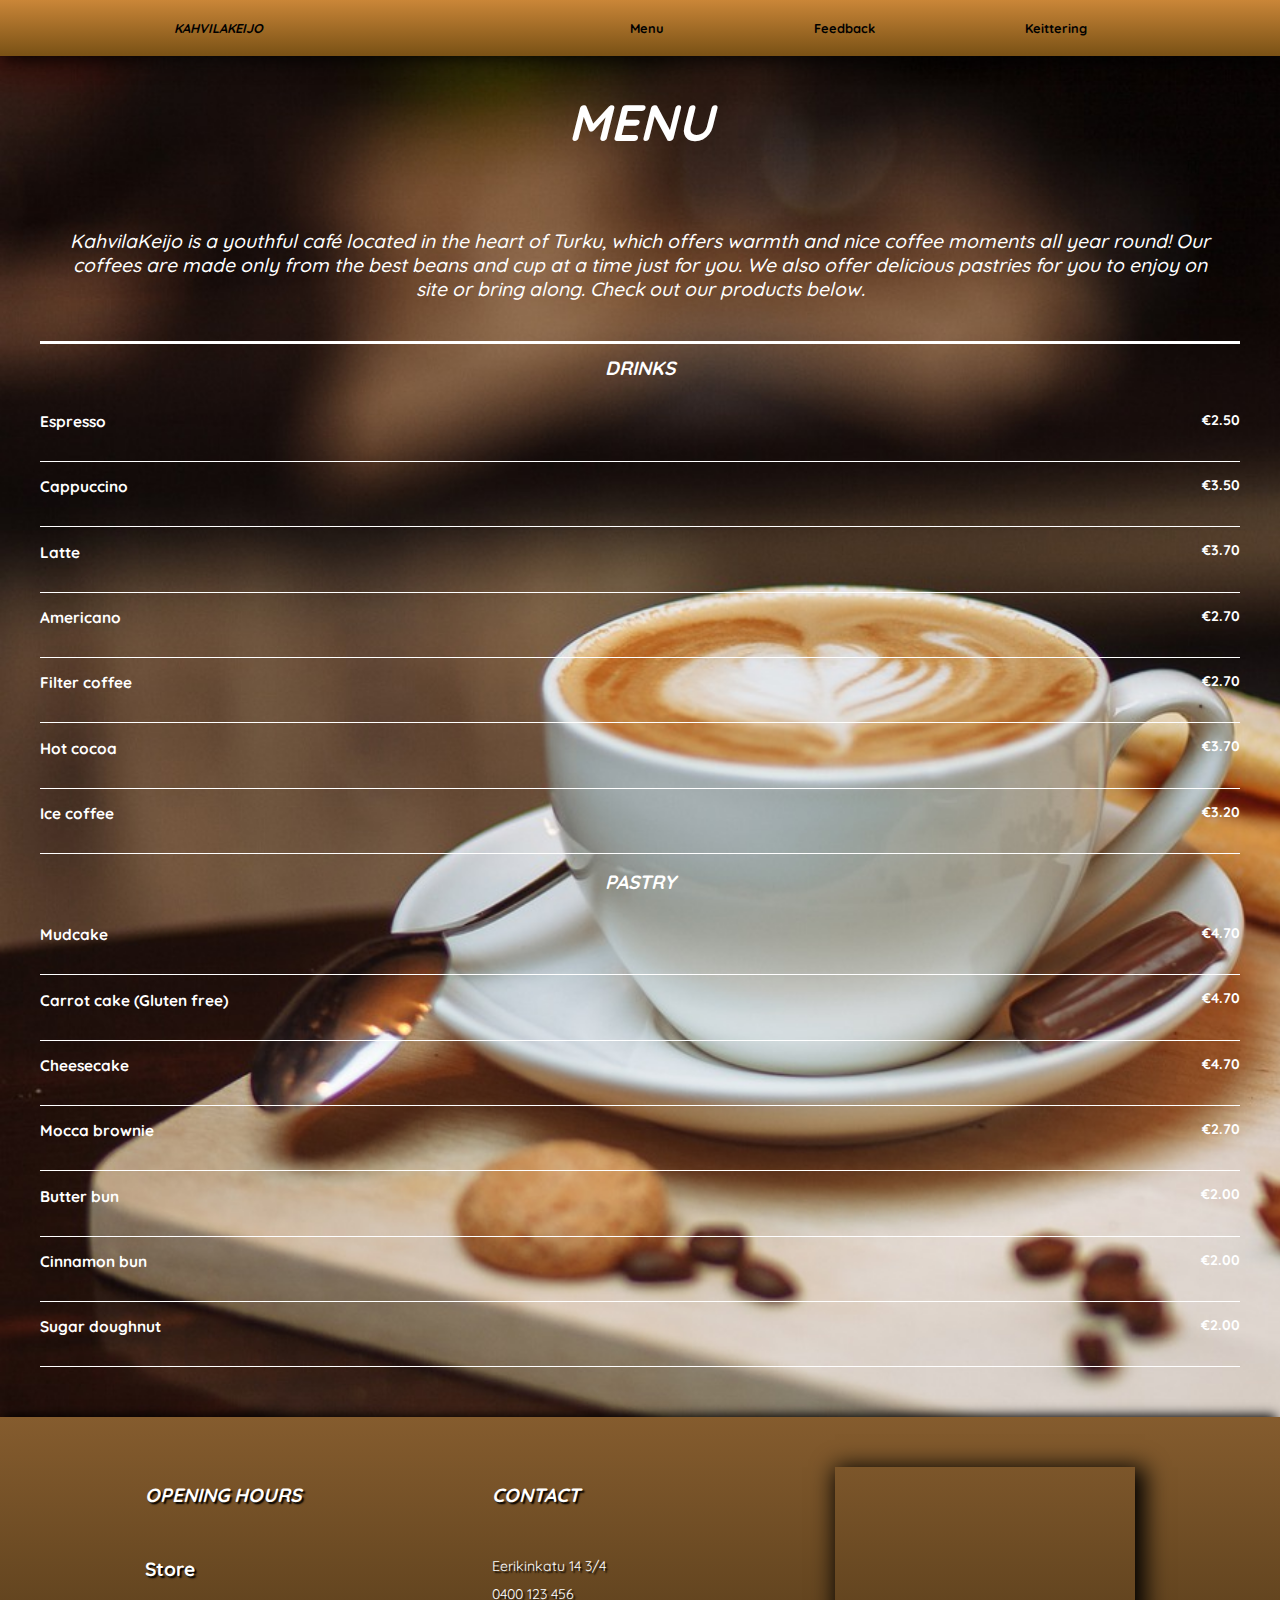
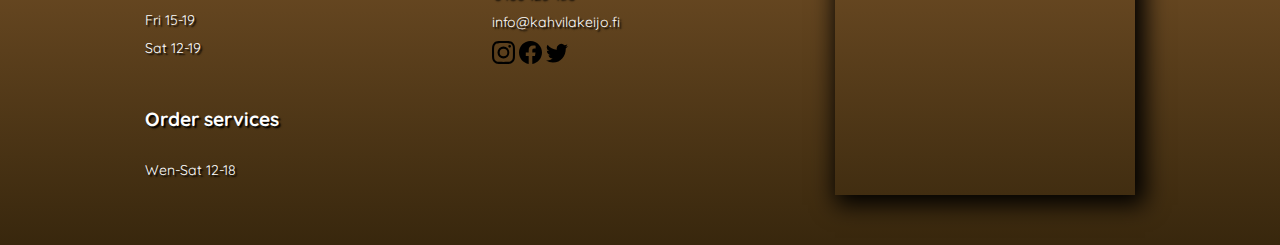
==== en-menu.html @ ef7afd26 "Update en-menu.html" ====
<!DOCTYPE html>
<html lang="en">
  <html class="menu">
    <head>
      <meta charset="UTF-8" />
      <meta name="viewport" content="width=device-width, initial-scale=1.0">
      <meta http-equiv="X-UA-Compatible" content="IE=edge" />
      <link rel="stylesheet" href="./css/style-1.css" />
      <link rel="preconnect" href="https://fonts.googleapis.com" />
      <link rel="preconnect" href="https://fonts.gstatic.com" crossorigin />
      <link href="https://fonts.googleapis.com/css2?family=Quicksand:wght@300&display=swap" rel="stylesheet"/>
      <title>
        KahvilaKeijo | Our selection includes a large number of advanced
        developed flavors from the world of coffee!
      </title>

    <style>
      * {
        box-sizing: border-box;
        }
        .left{
          padding: 20px;
          float: left;
          width: 10%;
        }

        .main {
          padding: 20px;
          float: left;
          width: 100%;
        }

        .right {
          padding: 20px;
          float: left;
          width: 20%;
        }

        @media screen and (max-width: 800px) {
          .left, .main, .right {
            width: 100%;
          }
        }
    </style>
  </head>

  <body>
      <nav>
        <div class="nav_left">
          <h1 style="font-size:1vw;"><a href="etusivu.html">KahvilaKeijo</a></h1>
        </div>
        <div class="nav_right">
          <h3 style="font-size:1vw;"><a href="menu.html">Menu</a></h3>
          <h3 style="font-size:1vw;"><a href="palaute.html">Feedback</a></h3>
          <h3 style="font-size:1vw;"><a href="Keittering.html">Keittering</a></h3>
        </div>
      </nav>
      <div class="container">
        <h1 style="font-size:4vw;" class="pää_otsikko">Menu</h1>
        <div class="selostus">
          <p style="font-size:1.5vw;">
            KahvilaKeijo is a youthful café located in the heart of Turku, which
            offers warmth and nice coffee moments all year round! Our coffees
            are made only from the best beans and cup at a time just
            for you. We also offer delicious pastries for you to enjoy
            on site or bring along. Check out our products below.
          </p>
        </div>
        <h1 class="tuote_otsikko" style="font-size:1.5vw;">Drinks</h1>
        <ul class="juomat">
          <li class="tuote">
            <h3 style="font-size:1.2vw;">Espresso</h3>
            <h3 style="font-size:1.1vw;">€2.50</h3>
          </li>
          <li class="tuote">
            <h3 style="font-size:1.2vw;">Cappuccino</h3>
            <h3 style="font-size:1.1vw;">€3.50</h3>
          </li>
          <li class="tuote">
            <h3 style="font-size:1.2vw;">Latte</h3>
            <h3 style="font-size:1.1vw;">€3.70</h3>
          </li>
          <li class="tuote">
            <h3 style="font-size:1.2vw;">Americano</h3>
            <h3 style="font-size:1.1vw;">€2.70</h3>
          </li>
          <li class="tuote">
            <h3 style="font-size:1.2vw;">Filter coffee</h3>
            <h3 style="font-size:1.1vw;">€2.70</h3>
          </li>
          <li class="tuote">
            <h3 style="font-size:1.2vw;">Hot cocoa</h3>
            <h3 style="font-size:1.1vw;">€3.70</h3>
          </li>
          <li class="tuote">
            <h3 style="font-size:1.2vw;">Ice coffee</h3>
            <h3 style="font-size:1.1vw;">€3.20</h3>
          </li>
        </ul>
        <h1 class="tuote_otsikko" style="font-size:1.5vw;">Pastry</h1>
        <ul class="leivonnaiset">
          <li class="tuote">
            <h3 style="font-size:1.2vw;">Mudcake</h3>
            <h3 style="font-size:1.1vw;">€4.70</h3>
          </li>
          <li class="tuote">
            <h3 style="font-size:1.2vw;">Carrot cake (Gluten free)</h3>
            <h3 style="font-size:1.1vw;">€4.70</h3>
          </li>
          <li class="tuote">
            <h3 style="font-size:1.2vw;">Cheesecake</h3>
            <h3 style="font-size:1.1vw;">€4.70</h3>
          </li>
          <li class="tuote">
            <h3 style="font-size:1.2vw;">Mocca brownie</h3>
            <h3 style="font-size:1.1vw;">€2.70</h3>
          </li>
          <li class="tuote">
            <h3 style="font-size:1.2vw;">Butter bun</h3>
            <h3 style="font-size:1.1vw;">€2.00</h3>
          </li>
          <li class="tuote">
            <h3 style="font-size:1.2vw;">Cinnamon bun</h3>
            <h3 style="font-size:1.1vw;">€2.00</h3>
          </li>
          <li class="tuote">
            <h3 style="font-size:1.2vw;">Sugar doughnut</h3>
            <h3 style="font-size:1.1vw;">€2.00</h3>
          </li>
        </ul>
      </div>

      <footer>
 		   <div class="footer_tiedot">
 			 <h2 style="font-size:1.5vw;">Opening hours</h2>
 			 <ul>
 			   <h3 style="font-size:1.5vw;">Store</h3>
 			   <li style="font-size:1.1vw;">Fri 15-19</li>
 			   <li style="font-size:1.1vw;">Sat 12-19</li>
 			 </ul>
        <ul>
          <h3  style="font-size:1.5vw;">Order services</h3>
          <li  style="font-size:1.1vw;">Wen-Sat 12-18</li>
        </ul>
 		   </div>
 		   <div class="footer_tiedot">
 			 <h2 style="font-size:1.5vw;">Contact</h2>
 			 <ul>
 			   <li style="font-size:1.1vw;">Eerikinkatu 14 3/4</li>
 			   <li style="font-size:1.1vw;">0400 123 456</li>
 			   <li style="font-size:1.1vw;">info@kahvilakeijo.fi</li>
 			   <li style="font-size:1.1vw;">
 				 <a href="#">
 				   <img src="images/instagram.svg" alt="Instagram" style="width:15%"/>
 				 </a>
 				 <a href="#">
 				   <img src="images/facebook.svg" alt="Facebook" style="width:15%"/>
 				 </a>
 				 <a href="#">
 				   <img src="images/twitter.svg" alt="Twitter" style="width:15%"/>
 				 </a>
 			   </li>
 			 </ul>
 		   </div>

        <div class="kartta">
          <iframe
            src="https://www.google.com/maps/embed?pb=!1m18!1m12!1m3!1d1967.6790173694772!2d22.26398201617743!3d60.45051432766401!2m3!1f0!2f0!3f0!3m2!1i1024!2i768!4f13.1!3m3!1m2!1s0x468c76fbe1a1f0ff%3A0x5d44f2a9a297094e!2sEerikinkatu%2014%2C%2020100%20Turku!5e0!3m2!1sen!2sfi!4v1642587451963!5m2!1sen!2sfi"
            width="300"
            height="250"
            style="border: 0"
            allowfullscreen=""
            loading="lazy"
          ></iframe>
        </div>
      </footer>
    </body>
  </html>
</html>
---- css/style-1.css ----
html {
	margin: 0;
	padding: 0;
	}
body {
	font-family: "Quicksand", sans-serif;
  text-align: center;
  color: white;
	margin: 0;
}


a {
  color: rgb(214, 214, 214);
}
	a:hover {
  color: red;
}
a:hover {
  color: red;
}
nav {
	display: flex;
  justify-content: space-around;
  background: rgb(134, 90, 48);
  background: linear-gradient(
    180deg,
    rgb(202, 134, 56) 0%,
    rgb(121, 81, 21) 100%
  );
  -webkit-box-shadow: 0px 6px 22px -4px #000000;
  box-shadow: 0px 6px 22px -4px #000000;
}

	nav h3 {
   margin: auto 0;
	}
nav a {
  text-decoration: none;
  color: #000000;
}
nav a:hover {
  text-decoration: none;
  /* Väri pitää muuttaa sopivammaksi */
  color: red;
}
	.nav_left {
  	margin: auto 0;
	}
	.nav_right {
  	display: flex;
  	justify-content: space-between;
  	padding: 25px;
  	gap: 150px;
	}

	h1 {
	  text-transform: uppercase;
	  text-shadow: 0, 5px;
	  color: rgb(61, 53, 39);
	  font-style: italic;
	  font-size: 2em;
		color: white
	}
	h2 {
	  text-transform: uppercase;
	  text-shadow: 0, 5px;
	  color: rgb(61, 53, 39);
	  font-style: italic;
	  font-size: 1, 5em;
		margin-bottom: 30px;
		color: white
	}
	h3 {
		margin-bottom: 30px;
		color: white
	}
	h6 {
	  line-height: 1px;
	  /* color: #2300bf; */
	}
	p {
	  text-align: center;
	  color: rgb(61, 53, 39);
	  font-style: oblique;
	  font-size: 24px;
	  padding: 20px;
	}



.etusivu {
		background: url("../images/cup1.jpg");
		background-size: cover;
		text-align: center;
		background-size: cover;
		color: white;
}
	.custom_h1 {
	  text-transform: uppercase;
	  border-bottom: 4px solid black;
	  padding-bottom: 20px;
	  margin-bottom: 30px;
	  text-shadow: 0.05em 0.05em 0.1em black;
		text-color: #000000;
	}
 /*
 	.custom_h2 {
	}
	.custom_h3 {
	}
	*/
	.custom_h4 {
	  color: white;
	  text-align: center;
	  font-size: 1em;
	  font-style: italic;
	}

	.otsikko {
	  /*font-family: "The Nautigal", cursive; Luettavampi ilman tätä?*/
	  font-size: 6em;
	  color: white;
	  text-shadow: 0.05em 0.05em 0.1em black;
	  margin: 50px;
	}

	.section {
	  font-size: 1.5em;
	  display: flex;
	  align-items: center;
	  flex-direction: column;
	}

	#layout {
	  display: grid;
	  gap: 30px;
	  /* grid-template-columns: repeat(3, 33.3%); */
	  grid-template-columns: 1fr 1fr 1fr;
	  text-shadow: 0.05em 0.05em 0.1em black;
	  margin-bottom: 100px;
	}
	#lokaatio {
	  font-size: 1.5em;
	  margin-bottom: 100px;
	}
	@media screen and (max-width: 1024px) {
		#layout {
			grid-template-columns: repeat(3, 200px);
			padding-left: 100px;
			padding-right: 200px;
		}
	}

.menu{
	 background: url("../images/coffeemenu.jpg");
	 background-size: cover;
	 box-sizing: border-box;
	 margin: 0;
	 color: white;
} 

 .pää_otsikko {
   /* color: #ff5c03; */
   text-align: center;
   font-size: 3em;
	}
 .tuote_otsikko {
	 text-align: center;
	}
 .selostus {
   border-bottom: 3px solid white;
   padding: 20px 0;
   text-align: center;
	}
 .tuote {
   display: flex;
   justify-content: space-between;
   border-bottom: 1px solid;
	}
 p {
	  font-weight: 500;
	  margin: 0;
		color: white;
	}
 /* @media screen and (min-width: 6px) (Henri/Jimi/Joel. Mihin tämä on tarkoitettu?) {
	  #layout {
	    grid-template-rows: repeat(6, 10px);
	    grid-template-columns: 40px;
	    padding-left: 260px;
	    padding-right: 300px;
	  }
	}
	@media screen and (min-width: 663px) {
	  #layout {
	    grid-template-rows: repeat(6, 190px);
	    grid-template-columns: 400px;
	    padding-left: 260px;
	    padding-right: 300px;
	  }
	}
	@media screen and (min-width: 1024px) {
	  #layout {
	    display: grid;
	    grid-row: inherit;
	    grid-template-columns: repeat(2, 600px);
	    grid-template-rows: repeat(3, 200px);
	    padding-right: 600px;
	    padding-left: 340px;
	  }
	} */
 ul {
  padding: 0;
 }
 .container {
	  margin: 0 40px 0px 40px;
 }


.keittering {
	background-color: rgb(255, 233, 215);
	margin: 0 10%;
	text-align: center;
	background-size: contain;
}


.nav_right {
	 display: flex;
	 justify-content: space-between;
	 padding: 20px;
	 gap: 150px;
}
textarea {
	resize: none;
	height: 150px;
	width: 350px;
}
.palaute {
	background: url("../images/kahavi2.jpg");
	box-sizing: border-box;
	color: white;
	text-shadow: 0.05em 0.05em 0.1em black;
	padding: 25px;
	background-size: cover;
	text-align: center;
	color: white;
}
#wrapper form input[type="submit"] {
	border: 1px solid #d9d9d9;
	background-color: #efefef;
  }

input[type="radio"] {
  display: none;
}

.tahti {
  direction: rtl;
  unicode-bidi: bidi-override;
}

label:hover,
label:hover ~ label {
  color: orange;
}

input[type="radio"]:checked ~ label {
  color: orange;
}

#arvio {
	display: grid;
	grid-row: inherit;
	grid-template-columns: repeat(2, 50%);
	margin-bottom: 1em;
	row-gap: 4em;
	margin-left: 25%;
	margin-right: 25%;
}
#linkit_palaute {
	display: grid;
	grid-row: inherit;
	grid-template-rows: 100px;
	grid-template-columns: repeat 100px;
	margin-left: 25%;
	margin-right: 25%;
	margin-bottom: 10%;
	font-size: 1.5em;
}

footer {
  display: flex;
  justify-content: space-around;
  background: rgb(134, 90, 48);
  background: linear-gradient(
    180deg,
    rgb(133, 92, 46) 0%,
    rgb(56, 39, 13) 100%
  );
  padding: 50px;
  -webkit-box-shadow: 0px -6px 11px -4px #000000;
  box-shadow: 0px -6px 11px -4px #000000;
  margin-top: 50px;
  text-align: center;
  text-shadow: 0.1em 0.1em 0.1em black;
  text-align: left;
}
	.kartta {
  	-webkit-box-shadow: 5px 5px 22px 5px #000000;
  	box-shadow: 5px 5px 22px 5px #000000;
	}
	iframe {
  	width: 100%;
  	height: 100%;
	}
	.footer_tiedot ul {
  	margin-top: 50px;
  	padding: 0px;
	}
	.footer_tiedot li {
  	list-style: none;
  	margin: 10px 0;
	}
	.footer_tiedot a {
  	text-decoration: none;
	}
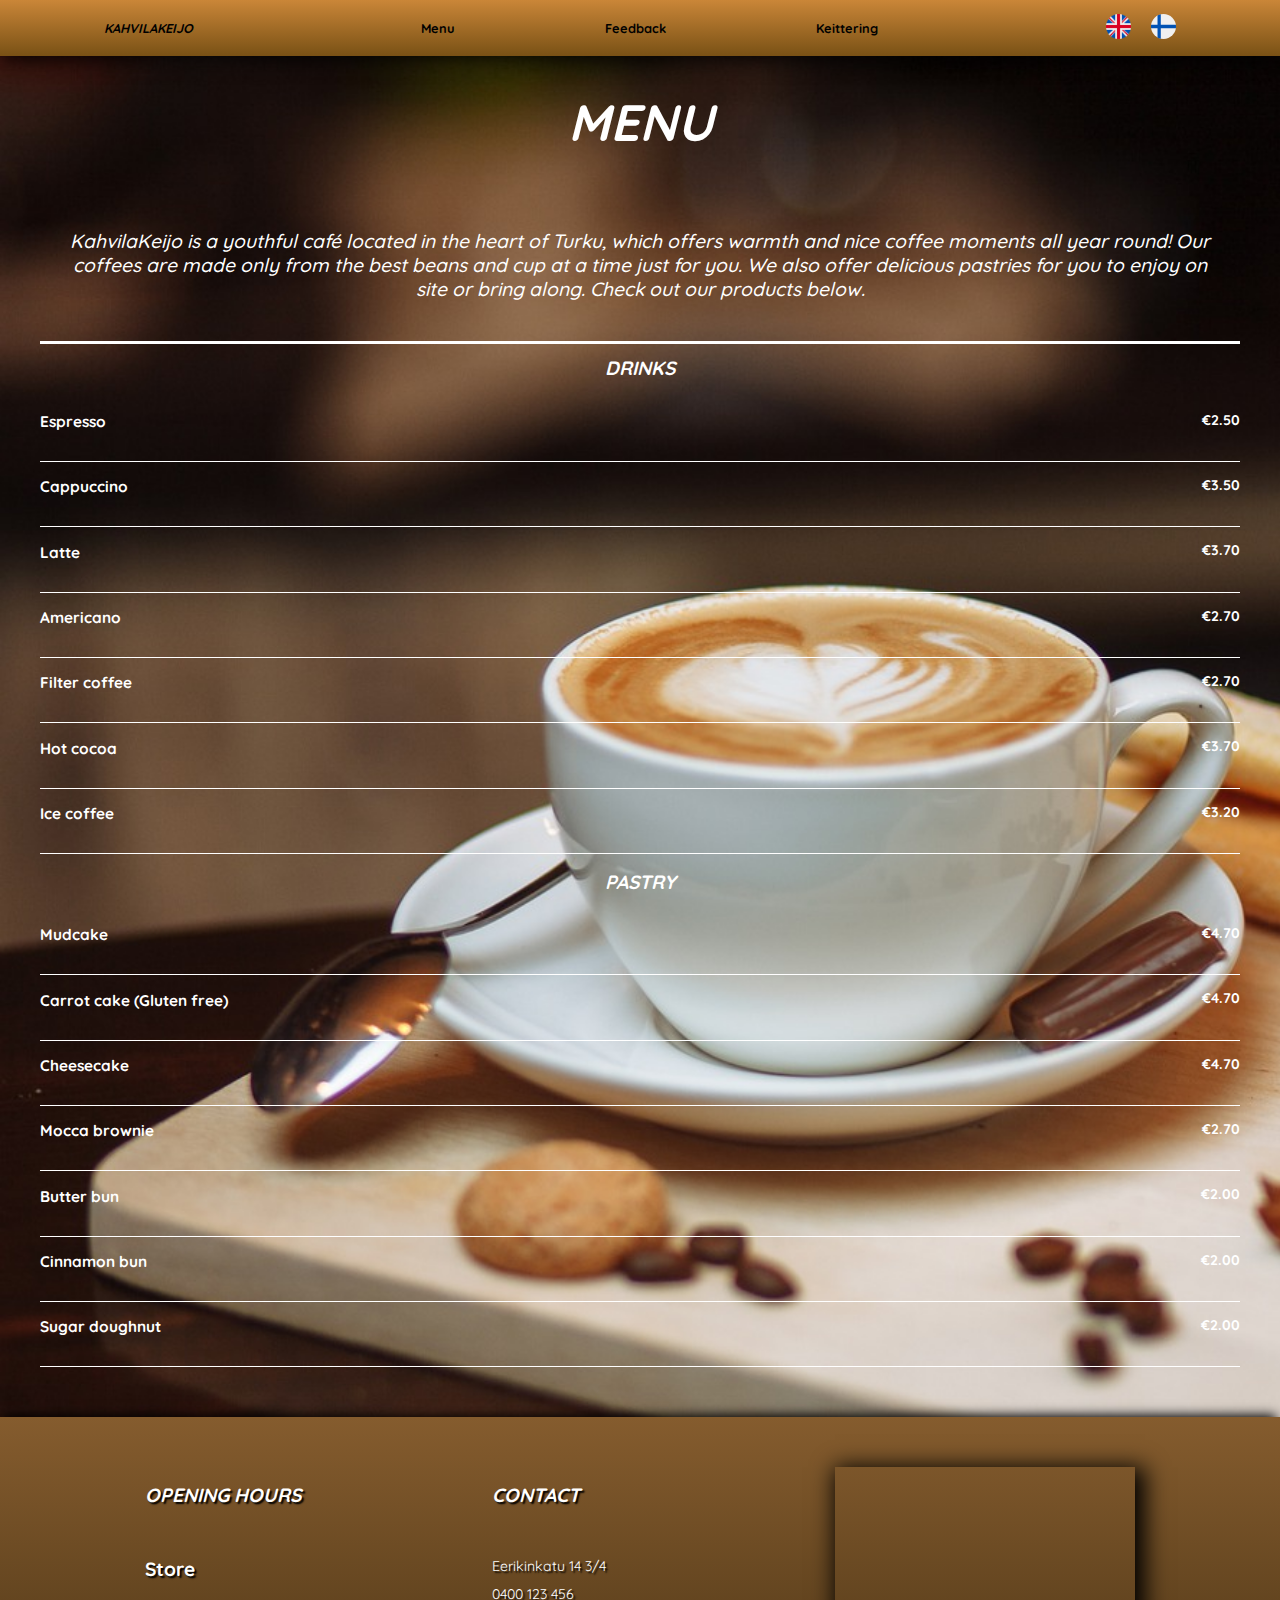
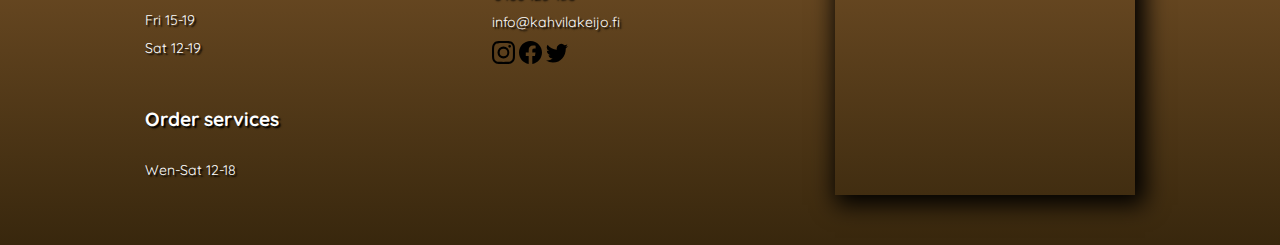
==== commit 2196271e: "Merge branch 'main' of https://github.com/PikuMati/Projekti2" ====
--- a/en-menu.html
+++ b/en-menu.html
@@ -13,35 +13,6 @@
         KahvilaKeijo | Our selection includes a large number of advanced
         developed flavors from the world of coffee!
       </title>
-
-    <style>
-      * {
-        box-sizing: border-box;
-        }
-        .left{
-          padding: 20px;
-          float: left;
-          width: 10%;
-        }
-
-        .main {
-          padding: 20px;
-          float: left;
-          width: 100%;
-        }
-
-        .right {
-          padding: 20px;
-          float: left;
-          width: 20%;
-        }
-
-        @media screen and (max-width: 800px) {
-          .left, .main, .right {
-            width: 100%;
-          }
-        }
-    </style>
   </head>
 
   <body>
@@ -53,6 +24,22 @@
           <h3 style="font-size:1vw;"><a href="menu.html">Menu</a></h3>
           <h3 style="font-size:1vw;"><a href="palaute.html">Feedback</a></h3>
           <h3 style="font-size:1vw;"><a href="Keittering.html">Keittering</a></h3>
+        </div>
+        <div class="lang">
+          <a href="en-menu.html" class="lang_icon_container"
+            ><img
+              class="lang_icon"
+              src="images/240px-United-kingdom_flag_icon_round.svg.png"
+              alt=""
+          /></a>
+
+          <a href="menu.html" class="lang_icon_container">
+            <img
+              class="lang_icon"
+              src="images/finland-svgrepo-com.svg"
+              alt=""
+            />
+          </a>
         </div>
       </nav>
       <div class="container">
--- a/css/style-1.css
+++ b/css/style-1.css
@@ -1,26 +1,24 @@
 html {
-	margin: 0;
-	padding: 0;
-	}
+  margin: 0;
+  padding: 0;
+}
 body {
-	font-family: "Quicksand", sans-serif;
-  text-align: center;
-  color: white;
-	margin: 0;
-}
-
+  font-family: "Quicksand", sans-serif;
+  text-align: center;
+  color: white;
+  margin: 0;
+}
 
 a {
   color: rgb(214, 214, 214);
 }
-	a:hover {
-  color: red;
-}
+
 a:hover {
   color: red;
 }
+
 nav {
-	display: flex;
+  display: flex;
   justify-content: space-around;
   background: rgb(134, 90, 48);
   background: linear-gradient(
@@ -30,226 +28,264 @@
   );
   -webkit-box-shadow: 0px 6px 22px -4px #000000;
   box-shadow: 0px 6px 22px -4px #000000;
-}
-
-	nav h3 {
-   margin: auto 0;
-	}
+  text-shadow: none;
+}
+.lang {
+  display: flex;
+  justify-content: flex-end;
+  gap: 20px;
+  /* margin: auto 0; */
+  /* padding: auto 0; */
+}
+
+.lang_icon_container {
+  margin: auto;
+}
+
+.lang_icon {
+  width: 25px;
+  height: 25px;
+  margin: auto;
+}
+
+nav h3 {
+  margin: auto 0;
+}
+
 nav a {
   text-decoration: none;
   color: #000000;
 }
+
 nav a:hover {
   text-decoration: none;
   /* Väri pitää muuttaa sopivammaksi */
   color: red;
 }
-	.nav_left {
-  	margin: auto 0;
-	}
-	.nav_right {
-  	display: flex;
-  	justify-content: space-between;
-  	padding: 25px;
-  	gap: 150px;
-	}
-
-	h1 {
-	  text-transform: uppercase;
-	  text-shadow: 0, 5px;
-	  color: rgb(61, 53, 39);
-	  font-style: italic;
-	  font-size: 2em;
-		color: white
-	}
-	h2 {
-	  text-transform: uppercase;
-	  text-shadow: 0, 5px;
-	  color: rgb(61, 53, 39);
-	  font-style: italic;
-	  font-size: 1, 5em;
-		margin-bottom: 30px;
-		color: white
-	}
-	h3 {
-		margin-bottom: 30px;
-		color: white
-	}
-	h6 {
-	  line-height: 1px;
-	  /* color: #2300bf; */
-	}
-	p {
-	  text-align: center;
-	  color: rgb(61, 53, 39);
-	  font-style: oblique;
-	  font-size: 24px;
-	  padding: 20px;
-	}
-
-
+
+.nav_left {
+  margin: auto 0;
+}
+
+.nav_right {
+  display: flex;
+  justify-content: space-between;
+  padding: 25px;
+  gap: 150px;
+}
+
+h1 {
+  text-transform: uppercase;
+  text-shadow: 0, 5px;
+  color: rgb(61, 53, 39);
+  font-style: italic;
+  font-size: 2em;
+  color: white;
+}
+
+h2 {
+  text-transform: uppercase;
+  text-shadow: 0, 5px;
+  color: rgb(61, 53, 39);
+  font-style: italic;
+  font-size: 1, 5em;
+  margin-bottom: 30px;
+  color: white;
+}
+
+h3 {
+  margin-bottom: 30px;
+  color: white;
+}
+
+h6 {
+  line-height: 1px;
+  /* color: #2300bf; */
+}
+
+p {
+  text-align: center;
+  color: rgb(61, 53, 39);
+  font-style: oblique;
+  font-size: 24px;
+  padding: 20px;
+}
 
 .etusivu {
-		background: url("../images/cup1.jpg");
-		background-size: cover;
-		text-align: center;
-		background-size: cover;
-		color: white;
-}
-	.custom_h1 {
-	  text-transform: uppercase;
-	  border-bottom: 4px solid black;
-	  padding-bottom: 20px;
-	  margin-bottom: 30px;
-	  text-shadow: 0.05em 0.05em 0.1em black;
-		text-color: #000000;
-	}
- /*
+  background: url("../images/cup1.jpg");
+  background-size: cover;
+  text-align: center;
+  background-size: cover;
+  color: white;
+}
+
+.custom_h1 {
+  text-transform: uppercase;
+  border-bottom: 4px solid black;
+  padding-bottom: 20px;
+  margin-bottom: 30px;
+  text-shadow: 0.05em 0.05em 0.1em black;
+  text-color: #000000;
+}
+
+/*
  	.custom_h2 {
 	}
 	.custom_h3 {
 	}
 	*/
-	.custom_h4 {
-	  color: white;
-	  text-align: center;
-	  font-size: 1em;
-	  font-style: italic;
-	}
-
-	.otsikko {
-	  /*font-family: "The Nautigal", cursive; Luettavampi ilman tätä?*/
-	  font-size: 6em;
-	  color: white;
-	  text-shadow: 0.05em 0.05em 0.1em black;
-	  margin: 50px;
-	}
-
-	.section {
-	  font-size: 1.5em;
-	  display: flex;
-	  align-items: center;
-	  flex-direction: column;
-	}
-
+
+.custom_h4 {
+  color: white;
+  text-align: center;
+  font-size: 1em;
+  font-style: italic;
+}
+
+.otsikko {
+  /*font-family: "The Nautigal", cursive; Luettavampi ilman tätä?*/
+  font-size: 6em;
+  color: white;
+  text-shadow: 0.05em 0.05em 0.1em black;
+  margin: 50px;
+}
+
+.section {
+  font-size: 1.5em;
+  display: flex;
+  align-items: center;
+  flex-direction: column;
+}
+
+#layout {
+  display: grid;
+  gap: 30px;
+  /* grid-template-columns: repeat(3, 33.3%); */
+  grid-template-columns: 1fr 1fr 1fr;
+  text-shadow: 0.05em 0.05em 0.1em black;
+  margin-bottom: 100px;
+}
+
+#lokaatio {
+  font-size: 1.5em;
+  margin-bottom: 100px;
+}
+
+@media screen and (max-width: 1024px) {
+  #layout {
+    grid-template-columns: repeat(3, 200px);
+    padding-left: 100px;
+    padding-right: 200px;
+  }
+}
+
+.menu {
+  background: url("../images/coffeemenu.jpg");
+  background-size: cover;
+  box-sizing: border-box;
+  margin: 0;
+  color: white;
+}
+
+.pää_otsikko {
+  /* color: #ff5c03; */
+  text-align: center;
+  font-size: 3em;
+}
+
+.tuote_otsikko {
+  text-align: center;
+}
+
+.selostus {
+  border-bottom: 3px solid white;
+  padding: 20px 0;
+  text-align: center;
+}
+
+.tuote {
+  display: flex;
+  justify-content: space-between;
+  border-bottom: 1px solid;
+}
+
+p {
+  font-weight: 500;
+  margin: 0;
+  color: white;
+}
+
+/* @media screen and (min-width: 6px) (Etusivun responsiivisuuteen. Matti) {
 	#layout {
-	  display: grid;
-	  gap: 30px;
-	  /* grid-template-columns: repeat(3, 33.3%); */
-	  grid-template-columns: 1fr 1fr 1fr;
-	  text-shadow: 0.05em 0.05em 0.1em black;
-	  margin-bottom: 100px;
-	}
-	#lokaatio {
-	  font-size: 1.5em;
-	  margin-bottom: 100px;
-	}
-	@media screen and (max-width: 1024px) {
-		#layout {
-			grid-template-columns: repeat(3, 200px);
-			padding-left: 100px;
-			padding-right: 200px;
+		grid-template-rows: repeat(6, 10px);
+		grid-template-columns: 40px;
+		padding-left: 260px;
+		padding-right: 300px;
 		}
 	}
-
-.menu{
-	 background: url("../images/coffeemenu.jpg");
-	 background-size: cover;
-	 box-sizing: border-box;
-	 margin: 0;
-	 color: white;
-} 
-
- .pää_otsikko {
-   /* color: #ff5c03; */
-   text-align: center;
-   font-size: 3em;
+	
+@media screen and (min-width: 663px) {
+	#layout {
+		grid-template-rows: repeat(6, 190px);
+		grid-template-columns: 400px;
+		padding-left: 260px;
+		padding-right: 300px;
+		}
 	}
- .tuote_otsikko {
-	 text-align: center;
-	}
- .selostus {
-   border-bottom: 3px solid white;
-   padding: 20px 0;
-   text-align: center;
-	}
- .tuote {
-   display: flex;
-   justify-content: space-between;
-   border-bottom: 1px solid;
-	}
- p {
-	  font-weight: 500;
-	  margin: 0;
-		color: white;
-	}
- /* @media screen and (min-width: 6px) (Henri/Jimi/Joel. Mihin tämä on tarkoitettu?) {
-	  #layout {
-	    grid-template-rows: repeat(6, 10px);
-	    grid-template-columns: 40px;
-	    padding-left: 260px;
-	    padding-right: 300px;
-	  }
-	}
-	@media screen and (min-width: 663px) {
-	  #layout {
-	    grid-template-rows: repeat(6, 190px);
-	    grid-template-columns: 400px;
-	    padding-left: 260px;
-	    padding-right: 300px;
-	  }
-	}
-	@media screen and (min-width: 1024px) {
-	  #layout {
-	    display: grid;
-	    grid-row: inherit;
-	    grid-template-columns: repeat(2, 600px);
-	    grid-template-rows: repeat(3, 200px);
-	    padding-right: 600px;
-	    padding-left: 340px;
-	  }
+	
+@media screen and (min-width: 1024px) {
+	#layout {
+		display: grid;
+		grid-row: inherit;
+		grid-template-columns: repeat(2, 600px);
+		grid-template-rows: repeat(3, 200px);
+		padding-right: 600px;
+		padding-left: 340px;
+		}
 	} */
- ul {
+
+ul {
   padding: 0;
- }
- .container {
-	  margin: 0 40px 0px 40px;
- }
-
+}
+
+.container {
+  margin: 0 40px 0px 40px;
+}
 
 .keittering {
-	background-color: rgb(255, 233, 215);
-	margin: 0 10%;
-	text-align: center;
-	background-size: contain;
-}
-
+  background-color: rgb(255, 233, 215);
+  margin: 0 10%;
+  text-align: center;
+  background-size: contain;
+}
 
 .nav_right {
-	 display: flex;
-	 justify-content: space-between;
-	 padding: 20px;
-	 gap: 150px;
-}
+  display: flex;
+  justify-content: space-between;
+  padding: 20px;
+  gap: 150px;
+}
+
 textarea {
-	resize: none;
-	height: 150px;
-	width: 350px;
-}
+  resize: none;
+  height: 150px;
+  width: 350px;
+}
+
 .palaute {
-	background: url("../images/kahavi2.jpg");
-	box-sizing: border-box;
-	color: white;
-	text-shadow: 0.05em 0.05em 0.1em black;
-	padding: 25px;
-	background-size: cover;
-	text-align: center;
-	color: white;
-}
+  background: url("../images/palaute.png");
+  box-sizing: border-box;
+  color: white;
+  text-shadow: 0.04em 0.04em 0.085em black;
+  background-size:contain;
+  text-align: center;
+  color: white;
+}
+
 #wrapper form input[type="submit"] {
-	border: 1px solid #d9d9d9;
-	background-color: #efefef;
-  }
+  border: 1px solid #d9d9d9;
+  background-color: #efefef;
+}
 
 input[type="radio"] {
   display: none;
@@ -270,23 +306,24 @@
 }
 
 #arvio {
-	display: grid;
-	grid-row: inherit;
-	grid-template-columns: repeat(2, 50%);
-	margin-bottom: 1em;
-	row-gap: 4em;
-	margin-left: 25%;
-	margin-right: 25%;
-}
+  display: grid;
+  grid-row: inherit;
+  grid-template-columns: repeat(2, 50%);
+  margin-bottom: 1em;
+  row-gap: 10%;
+  margin-left: 25%;
+  margin-right: 25%;
+}
+
 #linkit_palaute {
-	display: grid;
-	grid-row: inherit;
-	grid-template-rows: 100px;
-	grid-template-columns: repeat 100px;
-	margin-left: 25%;
-	margin-right: 25%;
-	margin-bottom: 10%;
-	font-size: 1.5em;
+  display: grid;
+  grid-row: inherit;
+  grid-template-rows: 100px;
+  grid-template-columns: repeat 100px;
+  margin-left: 25%;
+  margin-right: 25%;
+  margin-bottom: 10%;
+  font-size: 1.5em;
 }
 
 footer {
@@ -306,22 +343,56 @@
   text-shadow: 0.1em 0.1em 0.1em black;
   text-align: left;
 }
-	.kartta {
-  	-webkit-box-shadow: 5px 5px 22px 5px #000000;
-  	box-shadow: 5px 5px 22px 5px #000000;
-	}
-	iframe {
-  	width: 100%;
-  	height: 100%;
-	}
-	.footer_tiedot ul {
-  	margin-top: 50px;
-  	padding: 0px;
-	}
-	.footer_tiedot li {
-  	list-style: none;
-  	margin: 10px 0;
-	}
-	.footer_tiedot a {
-  	text-decoration: none;
-	}
+
+.kartta {
+  -webkit-box-shadow: 5px 5px 22px 5px #000000;
+  box-shadow: 5px 5px 22px 5px #000000;
+}
+iframe {
+  width: 100%;
+  height: 100%;
+}
+
+.footer_tiedot ul {
+  margin-top: 50px;
+  padding: 0px;
+}
+
+.footer_tiedot li {
+  list-style: none;
+  margin: 10px 0;
+}
+
+.footer_tiedot a {
+  text-decoration: none;
+}
+
+* {
+  box-sizing: border-box;
+}
+
+.left {
+  padding: 20px;
+  float: left;
+  width: 10%;
+}
+
+.main {
+  padding: 20px;
+  float: left;
+  width: 100%;
+}
+
+.right {
+  padding: 20px;
+  float: left;
+  width: 20%;
+}
+
+@media screen and (max-width: 800px) {
+  .left,
+  .main,
+  .right {
+    width: 100%;
+  }
+}
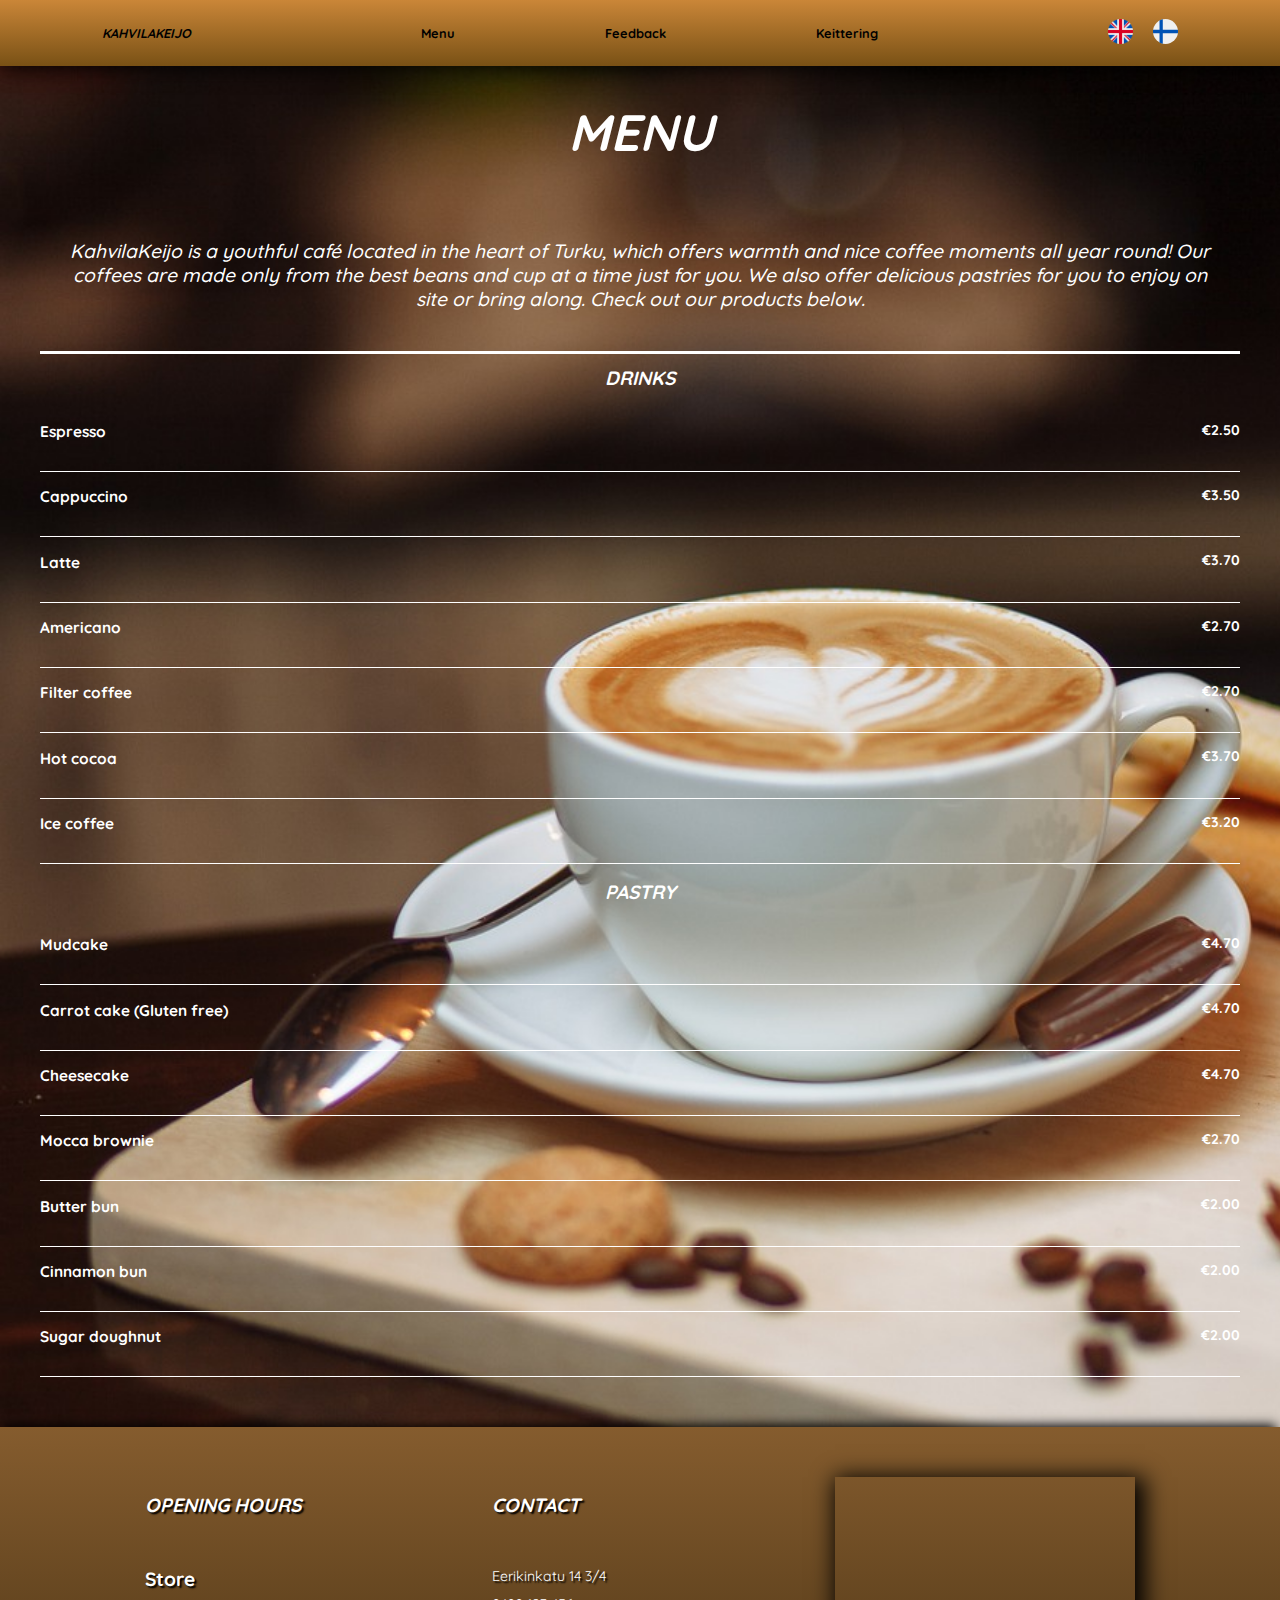
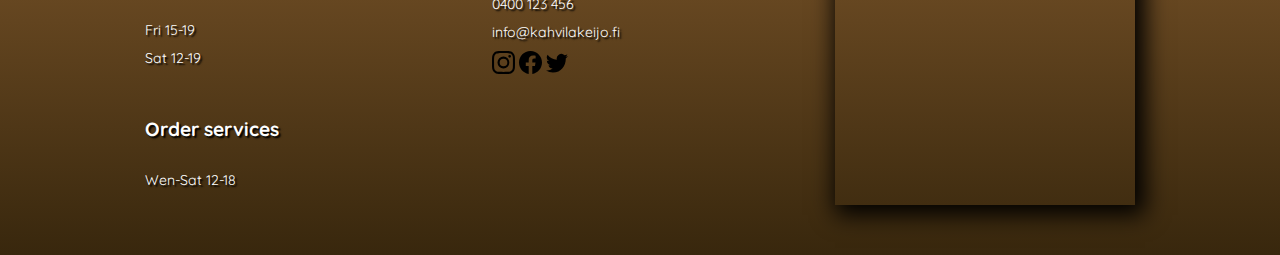
==== commit 2575834e: "Merge branch 'main' of https://github.com/PikuMati/Projekti2" ====
--- a/en-menu.html
+++ b/en-menu.html
@@ -3,152 +3,182 @@
   <html class="menu">
     <head>
       <meta charset="UTF-8" />
-      <meta name="viewport" content="width=device-width, initial-scale=1.0">
+      <meta name="viewport" content="width=device-width, initial-scale=1.0" />
       <meta http-equiv="X-UA-Compatible" content="IE=edge" />
       <link rel="stylesheet" href="./css/style-1.css" />
       <link rel="preconnect" href="https://fonts.googleapis.com" />
       <link rel="preconnect" href="https://fonts.gstatic.com" crossorigin />
-      <link href="https://fonts.googleapis.com/css2?family=Quicksand:wght@300&display=swap" rel="stylesheet"/>
+      <link
+        href="https://fonts.googleapis.com/css2?family=Quicksand:wght@300&display=swap"
+        rel="stylesheet"
+      />
       <title>
         KahvilaKeijo | Our selection includes a large number of advanced
         developed flavors from the world of coffee!
       </title>
-  </head>
+    </head>
 
-  <body>
+    <body>
       <nav>
         <div class="nav_left">
-          <h1 style="font-size:1vw;"><a href="etusivu.html">KahvilaKeijo</a></h1>
+          <h1 style="font-size: 1vw">
+            <a href="etusivu.html">KahvilaKeijo</a>
+          </h1>
+          <div class="mobile_container">
+            <img src="/images/icons8-navigation-50.png" class="mobile_arrow"></img>
+          </div>
+        </div>
         </div>
         <div class="nav_right">
-          <h3 style="font-size:1vw;"><a href="menu.html">Menu</a></h3>
-          <h3 style="font-size:1vw;"><a href="palaute.html">Feedback</a></h3>
-          <h3 style="font-size:1vw;"><a href="Keittering.html">Keittering</a></h3>
+          <h3 style="font-size: 1vw"><a href="menu.html">Menu</a></h3>
+          <h3 style="font-size: 1vw"><a href="palaute.html">Feedback</a></h3>
+          <h3 style="font-size: 1vw">
+            <a href="Keittering.html">Keittering</a>
+          </h3>
         </div>
         <div class="lang">
           <a href="en-menu.html" class="lang_icon_container"
             ><img
               class="lang_icon"
               src="images/240px-United-kingdom_flag_icon_round.svg.png"
-              alt=""
+              alt="English"
           /></a>
 
           <a href="menu.html" class="lang_icon_container">
             <img
               class="lang_icon"
               src="images/finland-svgrepo-com.svg"
-              alt=""
+              alt="Finnish"
             />
           </a>
         </div>
       </nav>
+      <div class="hamburger_menu_container">
+		    <ul class="hamburger_menu hidden">
+			    <li><a href="/menu.html">Menu</a></li>
+			    <li><a href="/tilaus.html">Tilaus</a></li>
+			    <li><a href="/Keittering.html">Keittering</a></li>			
+		    </ul>
+	    </div>
       <div class="container">
-        <h1 style="font-size:4vw;" class="pää_otsikko">Menu</h1>
+        <h1 style="font-size: 4vw" class="pää_otsikko">Menu</h1>
         <div class="selostus">
-          <p style="font-size:1.5vw;">
+          <p style="font-size: 1.5vw">
             KahvilaKeijo is a youthful café located in the heart of Turku, which
             offers warmth and nice coffee moments all year round! Our coffees
-            are made only from the best beans and cup at a time just
-            for you. We also offer delicious pastries for you to enjoy
-            on site or bring along. Check out our products below.
+            are made only from the best beans and cup at a time just for you. We
+            also offer delicious pastries for you to enjoy on site or bring
+            along. Check out our products below.
           </p>
         </div>
-        <h1 class="tuote_otsikko" style="font-size:1.5vw;">Drinks</h1>
+        <h1 class="tuote_otsikko" style="font-size: 1.5vw">Drinks</h1>
         <ul class="juomat">
           <li class="tuote">
-            <h3 style="font-size:1.2vw;">Espresso</h3>
-            <h3 style="font-size:1.1vw;">€2.50</h3>
+            <h3 style="font-size: 1.2vw">Espresso</h3>
+            <h3 style="font-size: 1.1vw">€2.50</h3>
           </li>
           <li class="tuote">
-            <h3 style="font-size:1.2vw;">Cappuccino</h3>
-            <h3 style="font-size:1.1vw;">€3.50</h3>
+            <h3 style="font-size: 1.2vw">Cappuccino</h3>
+            <h3 style="font-size: 1.1vw">€3.50</h3>
           </li>
           <li class="tuote">
-            <h3 style="font-size:1.2vw;">Latte</h3>
-            <h3 style="font-size:1.1vw;">€3.70</h3>
+            <h3 style="font-size: 1.2vw">Latte</h3>
+            <h3 style="font-size: 1.1vw">€3.70</h3>
           </li>
           <li class="tuote">
-            <h3 style="font-size:1.2vw;">Americano</h3>
-            <h3 style="font-size:1.1vw;">€2.70</h3>
+            <h3 style="font-size: 1.2vw">Americano</h3>
+            <h3 style="font-size: 1.1vw">€2.70</h3>
           </li>
           <li class="tuote">
-            <h3 style="font-size:1.2vw;">Filter coffee</h3>
-            <h3 style="font-size:1.1vw;">€2.70</h3>
+            <h3 style="font-size: 1.2vw">Filter coffee</h3>
+            <h3 style="font-size: 1.1vw">€2.70</h3>
           </li>
           <li class="tuote">
-            <h3 style="font-size:1.2vw;">Hot cocoa</h3>
-            <h3 style="font-size:1.1vw;">€3.70</h3>
+            <h3 style="font-size: 1.2vw">Hot cocoa</h3>
+            <h3 style="font-size: 1.1vw">€3.70</h3>
           </li>
           <li class="tuote">
-            <h3 style="font-size:1.2vw;">Ice coffee</h3>
-            <h3 style="font-size:1.1vw;">€3.20</h3>
+            <h3 style="font-size: 1.2vw">Ice coffee</h3>
+            <h3 style="font-size: 1.1vw">€3.20</h3>
           </li>
         </ul>
-        <h1 class="tuote_otsikko" style="font-size:1.5vw;">Pastry</h1>
+        <h1 class="tuote_otsikko" style="font-size: 1.5vw">Pastry</h1>
         <ul class="leivonnaiset">
           <li class="tuote">
-            <h3 style="font-size:1.2vw;">Mudcake</h3>
-            <h3 style="font-size:1.1vw;">€4.70</h3>
+            <h3 style="font-size: 1.2vw">Mudcake</h3>
+            <h3 style="font-size: 1.1vw">€4.70</h3>
           </li>
           <li class="tuote">
-            <h3 style="font-size:1.2vw;">Carrot cake (Gluten free)</h3>
-            <h3 style="font-size:1.1vw;">€4.70</h3>
+            <h3 style="font-size: 1.2vw">Carrot cake (Gluten free)</h3>
+            <h3 style="font-size: 1.1vw">€4.70</h3>
           </li>
           <li class="tuote">
-            <h3 style="font-size:1.2vw;">Cheesecake</h3>
-            <h3 style="font-size:1.1vw;">€4.70</h3>
+            <h3 style="font-size: 1.2vw">Cheesecake</h3>
+            <h3 style="font-size: 1.1vw">€4.70</h3>
           </li>
           <li class="tuote">
-            <h3 style="font-size:1.2vw;">Mocca brownie</h3>
-            <h3 style="font-size:1.1vw;">€2.70</h3>
+            <h3 style="font-size: 1.2vw">Mocca brownie</h3>
+            <h3 style="font-size: 1.1vw">€2.70</h3>
           </li>
           <li class="tuote">
-            <h3 style="font-size:1.2vw;">Butter bun</h3>
-            <h3 style="font-size:1.1vw;">€2.00</h3>
+            <h3 style="font-size: 1.2vw">Butter bun</h3>
+            <h3 style="font-size: 1.1vw">€2.00</h3>
           </li>
           <li class="tuote">
-            <h3 style="font-size:1.2vw;">Cinnamon bun</h3>
-            <h3 style="font-size:1.1vw;">€2.00</h3>
+            <h3 style="font-size: 1.2vw">Cinnamon bun</h3>
+            <h3 style="font-size: 1.1vw">€2.00</h3>
           </li>
           <li class="tuote">
-            <h3 style="font-size:1.2vw;">Sugar doughnut</h3>
-            <h3 style="font-size:1.1vw;">€2.00</h3>
+            <h3 style="font-size: 1.2vw">Sugar doughnut</h3>
+            <h3 style="font-size: 1.1vw">€2.00</h3>
           </li>
         </ul>
       </div>
 
       <footer>
- 		   <div class="footer_tiedot">
- 			 <h2 style="font-size:1.5vw;">Opening hours</h2>
- 			 <ul>
- 			   <h3 style="font-size:1.5vw;">Store</h3>
- 			   <li style="font-size:1.1vw;">Fri 15-19</li>
- 			   <li style="font-size:1.1vw;">Sat 12-19</li>
- 			 </ul>
-        <ul>
-          <h3  style="font-size:1.5vw;">Order services</h3>
-          <li  style="font-size:1.1vw;">Wen-Sat 12-18</li>
-        </ul>
- 		   </div>
- 		   <div class="footer_tiedot">
- 			 <h2 style="font-size:1.5vw;">Contact</h2>
- 			 <ul>
- 			   <li style="font-size:1.1vw;">Eerikinkatu 14 3/4</li>
- 			   <li style="font-size:1.1vw;">0400 123 456</li>
- 			   <li style="font-size:1.1vw;">info@kahvilakeijo.fi</li>
- 			   <li style="font-size:1.1vw;">
- 				 <a href="#">
- 				   <img src="images/instagram.svg" alt="Instagram" style="width:15%"/>
- 				 </a>
- 				 <a href="#">
- 				   <img src="images/facebook.svg" alt="Facebook" style="width:15%"/>
- 				 </a>
- 				 <a href="#">
- 				   <img src="images/twitter.svg" alt="Twitter" style="width:15%"/>
- 				 </a>
- 			   </li>
- 			 </ul>
- 		   </div>
+        <div class="footer_tiedot">
+          <h2 style="font-size: 1.5vw">Opening hours</h2>
+          <ul>
+            <h3 style="font-size: 1.5vw">Store</h3>
+            <li style="font-size: 1.1vw">Fri 15-19</li>
+            <li style="font-size: 1.1vw">Sat 12-19</li>
+          </ul>
+          <ul>
+            <h3 style="font-size: 1.5vw">Order services</h3>
+            <li style="font-size: 1.1vw">Wen-Sat 12-18</li>
+          </ul>
+        </div>
+        <div class="footer_tiedot">
+          <h2 style="font-size: 1.5vw">Contact</h2>
+          <ul>
+            <li style="font-size: 1.1vw">Eerikinkatu 14 3/4</li>
+            <li style="font-size: 1.1vw">0400 123 456</li>
+            <li style="font-size: 1.1vw">info@kahvilakeijo.fi</li>
+            <li style="font-size: 1.1vw">
+              <a href="#">
+                <img
+                  src="images/instagram.svg"
+                  alt="Instagram"
+                  style="width: 15%"
+                />
+              </a>
+              <a href="#">
+                <img
+                  src="images/facebook.svg"
+                  alt="Facebook"
+                  style="width: 15%"
+                />
+              </a>
+              <a href="#">
+                <img
+                  src="images/twitter.svg"
+                  alt="Twitter"
+                  style="width: 15%"
+                />
+              </a>
+            </li>
+          </ul>
+        </div>
 
         <div class="kartta">
           <iframe
@@ -161,6 +191,7 @@
           ></iframe>
         </div>
       </footer>
+      <script src="/mobile_nav.js"></script>
     </body>
   </html>
 </html>
--- a/css/style-1.css
+++ b/css/style-1.css
@@ -48,6 +48,19 @@
   margin: auto;
 }
 
+.hidden {
+  display: none;
+  color: red;
+}
+
+.mobile_container {
+  display: none;
+}
+
+/* .mobile_arrow {
+  display: none;
+} */
+
 nav h3 {
   margin: auto 0;
 }
@@ -160,7 +173,6 @@
 #layout {
   display: grid;
   gap: 30px;
-  /* grid-template-columns: repeat(3, 33.3%); */
   grid-template-columns: 1fr 1fr 1fr;
   text-shadow: 0.05em 0.05em 0.1em black;
   margin-bottom: 100px;
@@ -176,6 +188,76 @@
     grid-template-columns: repeat(3, 200px);
     padding-left: 100px;
     padding-right: 200px;
+  }
+  nav {
+    display: flex;
+    justify-content: center;
+    background: rgb(134, 90, 48);
+    background: linear-gradient(
+      180deg,
+      rgb(202, 134, 56) 0%,
+      rgb(121, 81, 21) 100%
+    );
+    -webkit-box-shadow: 0px 6px 22px -4px #000000;
+    box-shadow: 0px 6px 22px -4px #000000;
+  }
+
+  /* .nav_left {
+    justify-content: center;
+    align-items: center;
+  } */
+
+  nav h3 {
+    margin: auto 0;
+  }
+  nav a {
+    text-decoration: none;
+    color: #000000;
+  }
+  nav a:hover {
+    text-decoration: none;
+    /* Väri pitää muuttaa sopivammaksi */
+    color: red;
+  }
+  .nav_left {
+    margin: auto 0;
+    display: flex;
+    gap: 25px;
+  }
+  .nav_right {
+    display: none;
+  }
+  .mobile_container {
+    display: block;
+    margin: auto 0;
+  }
+
+  .hamburger_menu {
+    position: absolute;
+    width: 100%;
+    background-color: rgba(0, 0, 0, 0.5);
+    margin: 0 auto;
+  }
+  /* .hamburger_menu_container {
+  } */
+  .hamburger_menu li {
+    list-style: none;
+    padding: 20px 0;
+    font-size: 3vh;
+  }
+  .mobile_arrow {
+    display: block;
+    transform: rotate(135deg);
+  }
+
+  h1 {
+    font-size: 6vw;
+  }
+  h2 {
+    font-size: 3vw;
+  }
+  p {
+    font-size: 2vmin;
   }
 }
 
@@ -259,12 +341,12 @@
   background-size: contain;
 }
 
-.nav_right {
+/* .nav_right {
   display: flex;
   justify-content: space-between;
   padding: 20px;
   gap: 150px;
-}
+} */
 
 textarea {
   resize: none;
@@ -277,9 +359,10 @@
   box-sizing: border-box;
   color: white;
   text-shadow: 0.04em 0.04em 0.085em black;
-  background-size:contain;
-  text-align: center;
-  color: white;
+  background-size: contain;
+  text-align: center;
+  color: white;
+  background-size: cover;
 }
 
 #wrapper form input[type="submit"] {
@@ -396,3 +479,69 @@
     width: 100%;
   }
 }
+* {
+  box-sizing: border-box;
+}
+.container {
+  position: relative;
+}
+.mySlides {
+  display: none;
+}
+.cursor {
+  cursor: pointer;
+}
+.prev,
+.next {
+  cursor: pointer;
+  position:absolute;
+  top: 50%;
+  width:auto;
+  padding: 16px;
+  margin-top: -50px;
+  margin-left: -350px;
+  color: white;
+  font-weight: bold;
+  font-size: 20px;
+  border-radius: 0 3px 3px 0;
+  user-select: none;
+  -webkit-user-select: none;
+}
+.next {
+  right: 0;
+  border-radius: 3px 0 0 3px;
+  margin-right: 570px;
+}
+.prev:hover,
+.next:hover {
+  background-color: rgba(0,0,0,0.8);
+}
+.numbertext {
+  color: #f2f2f2;
+  font-size: 12px;
+  padding: 8px 12px;
+  position: absolute;
+  top: 0;
+}
+.caption-container {
+  text-align: center;
+  background-color: #222;
+  padding: 2px 12px;
+  color: white;
+}
+.row::after {
+  content: "";
+  display: table;
+  clear: both;
+}
+.column {
+  float: left;
+  width: 16.66%;
+}
+.demo {
+  display: none;
+}
+.active
+.demo:hover {
+  opacity: 1;
+}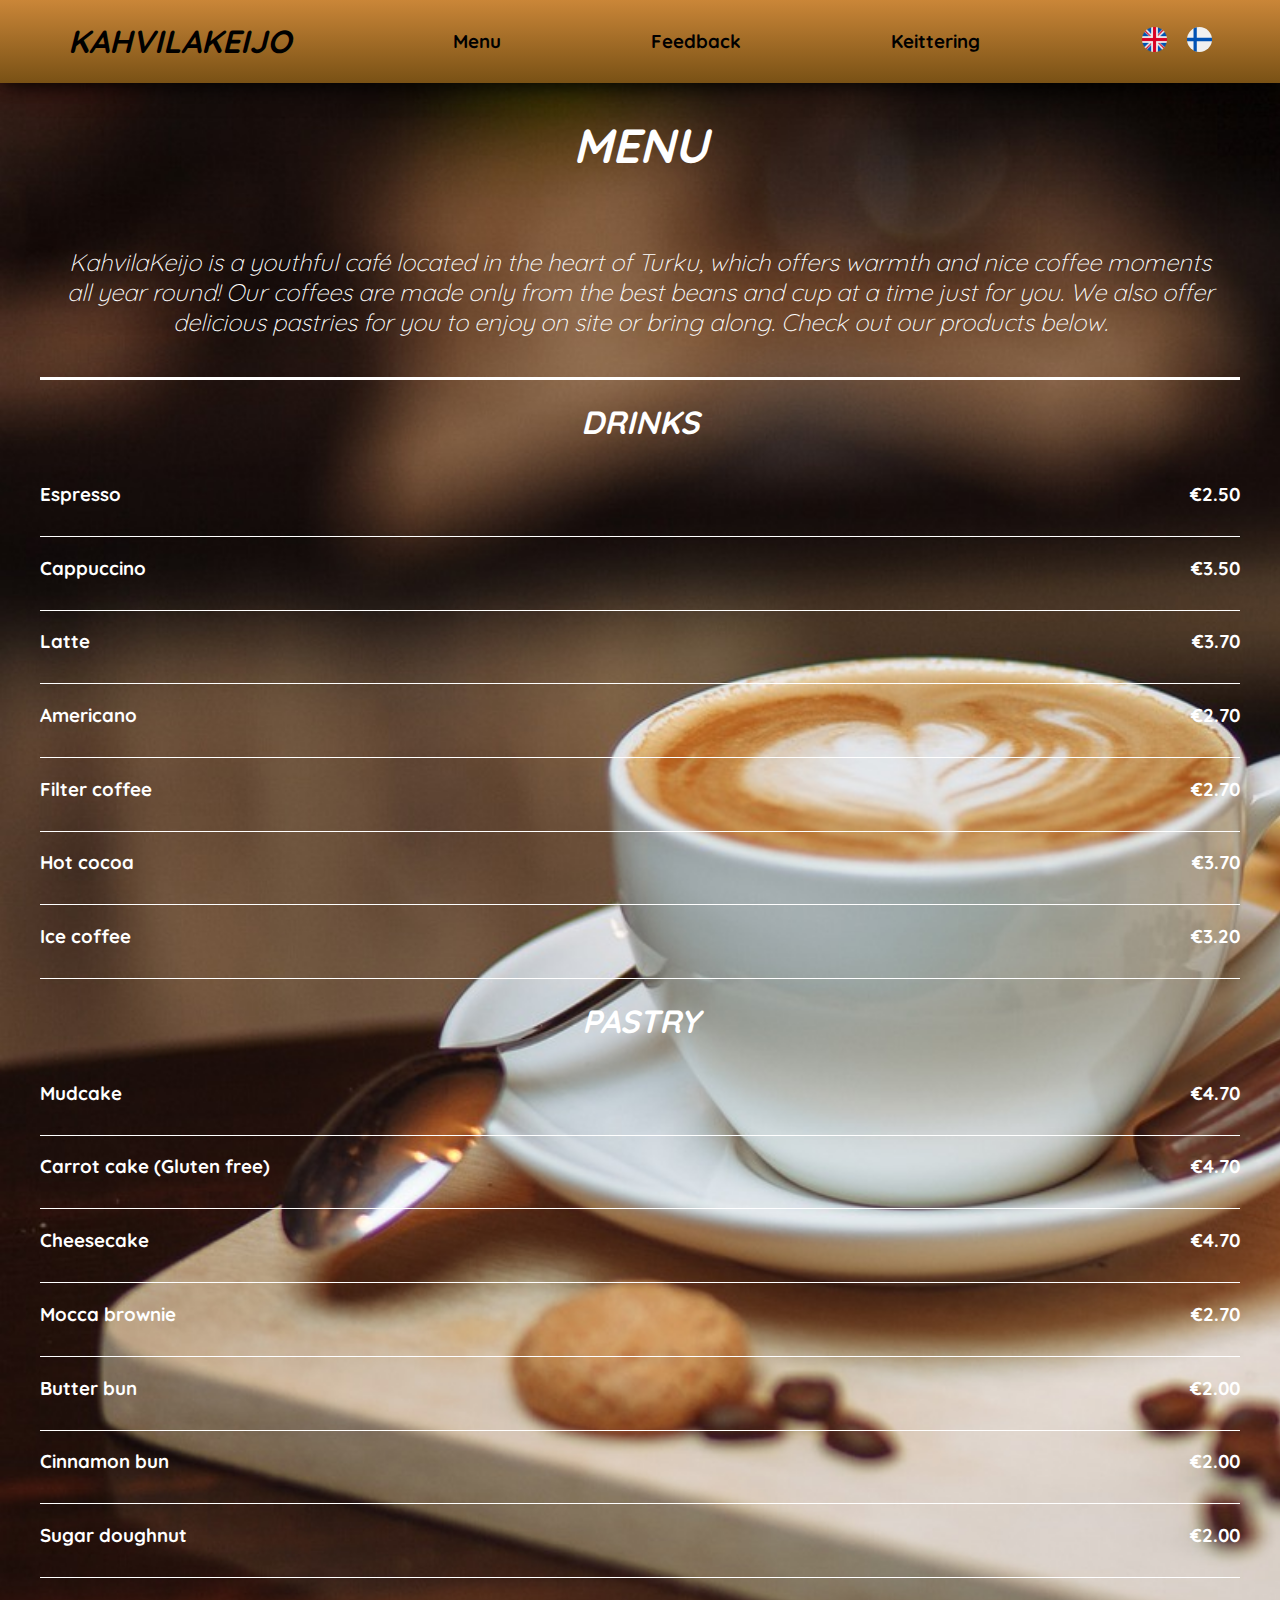
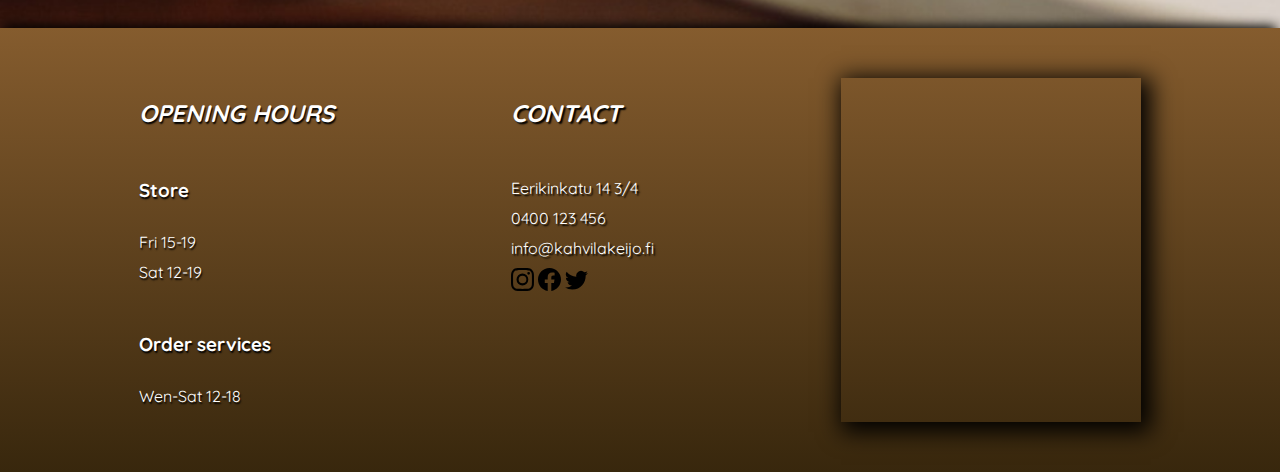
==== commit e08fa10c: "Update en-menu.html" ====
--- a/en-menu.html
+++ b/en-menu.html
@@ -21,8 +21,8 @@
     <body>
       <nav>
         <div class="nav_left">
-          <h1 style="font-size: 1vw">
-            <a href="etusivu.html">KahvilaKeijo</a>
+          <h1>
+            <a href="frontpage.html">KahvilaKeijo</a>
           </h1>
           <div class="mobile_container">
             <img src="/images/icons8-navigation-50.png" class="mobile_arrow"></img>
@@ -30,11 +30,9 @@
         </div>
         </div>
         <div class="nav_right">
-          <h3 style="font-size: 1vw"><a href="menu.html">Menu</a></h3>
-          <h3 style="font-size: 1vw"><a href="palaute.html">Feedback</a></h3>
-          <h3 style="font-size: 1vw">
-            <a href="Keittering.html">Keittering</a>
-          </h3>
+          <h3><a href="en-menu.html">Menu</a></h3>
+          <h3><a href="feedback.html">Feedback</a></h3>
+          <h3><a href="catering.html">Keittering</a></h3>
         </div>
         <div class="lang">
           <a href="en-menu.html" class="lang_icon_container"
@@ -55,15 +53,15 @@
       </nav>
       <div class="hamburger_menu_container">
 		    <ul class="hamburger_menu hidden">
-			    <li><a href="/menu.html">Menu</a></li>
+			    <li><a href="/en-menu.html">Menu</a></li>
 			    <li><a href="/tilaus.html">Tilaus</a></li>
-			    <li><a href="/Keittering.html">Keittering</a></li>			
+			    <li><a href="/catering.html">Keittering</a></li>
 		    </ul>
 	    </div>
       <div class="container">
-        <h1 style="font-size: 4vw" class="pää_otsikko">Menu</h1>
+        <h1 class="pää_otsikko">Menu</h1>
         <div class="selostus">
-          <p style="font-size: 1.5vw">
+          <p>
             KahvilaKeijo is a youthful café located in the heart of Turku, which
             offers warmth and nice coffee moments all year round! Our coffees
             are made only from the best beans and cup at a time just for you. We
@@ -71,90 +69,90 @@
             along. Check out our products below.
           </p>
         </div>
-        <h1 class="tuote_otsikko" style="font-size: 1.5vw">Drinks</h1>
+        <h1 class="tuote_otsikko">Drinks</h1>
         <ul class="juomat">
           <li class="tuote">
-            <h3 style="font-size: 1.2vw">Espresso</h3>
-            <h3 style="font-size: 1.1vw">€2.50</h3>
+            <h3>Espresso</h3>
+            <h3>€2.50</h3>
           </li>
           <li class="tuote">
-            <h3 style="font-size: 1.2vw">Cappuccino</h3>
-            <h3 style="font-size: 1.1vw">€3.50</h3>
+            <h3>Cappuccino</h3>
+            <h3>€3.50</h3>
           </li>
           <li class="tuote">
-            <h3 style="font-size: 1.2vw">Latte</h3>
-            <h3 style="font-size: 1.1vw">€3.70</h3>
+            <h3>Latte</h3>
+            <h3>€3.70</h3>
           </li>
           <li class="tuote">
-            <h3 style="font-size: 1.2vw">Americano</h3>
-            <h3 style="font-size: 1.1vw">€2.70</h3>
+            <h3>Americano</h3>
+            <h3>€2.70</h3>
           </li>
           <li class="tuote">
-            <h3 style="font-size: 1.2vw">Filter coffee</h3>
-            <h3 style="font-size: 1.1vw">€2.70</h3>
+            <h3>Filter coffee</h3>
+            <h3>€2.70</h3>
           </li>
           <li class="tuote">
-            <h3 style="font-size: 1.2vw">Hot cocoa</h3>
-            <h3 style="font-size: 1.1vw">€3.70</h3>
+            <h3>Hot cocoa</h3>
+            <h3>€3.70</h3>
           </li>
           <li class="tuote">
-            <h3 style="font-size: 1.2vw">Ice coffee</h3>
-            <h3 style="font-size: 1.1vw">€3.20</h3>
+            <h3>Ice coffee</h3>
+            <h3>€3.20</h3>
           </li>
         </ul>
-        <h1 class="tuote_otsikko" style="font-size: 1.5vw">Pastry</h1>
+        <h1 class="tuote_otsikko">Pastry</h1>
         <ul class="leivonnaiset">
           <li class="tuote">
-            <h3 style="font-size: 1.2vw">Mudcake</h3>
-            <h3 style="font-size: 1.1vw">€4.70</h3>
+            <h3>Mudcake</h3>
+            <h3>€4.70</h3>
           </li>
           <li class="tuote">
-            <h3 style="font-size: 1.2vw">Carrot cake (Gluten free)</h3>
-            <h3 style="font-size: 1.1vw">€4.70</h3>
+            <h3>Carrot cake (Gluten free)</h3>
+            <h3>€4.70</h3>
           </li>
           <li class="tuote">
-            <h3 style="font-size: 1.2vw">Cheesecake</h3>
-            <h3 style="font-size: 1.1vw">€4.70</h3>
+            <h3>Cheesecake</h3>
+            <h3>€4.70</h3>
           </li>
           <li class="tuote">
-            <h3 style="font-size: 1.2vw">Mocca brownie</h3>
-            <h3 style="font-size: 1.1vw">€2.70</h3>
+            <h3>Mocca brownie</h3>
+            <h3>€2.70</h3>
           </li>
           <li class="tuote">
-            <h3 style="font-size: 1.2vw">Butter bun</h3>
-            <h3 style="font-size: 1.1vw">€2.00</h3>
+            <h3>Butter bun</h3>
+            <h3>€2.00</h3>
           </li>
           <li class="tuote">
-            <h3 style="font-size: 1.2vw">Cinnamon bun</h3>
-            <h3 style="font-size: 1.1vw">€2.00</h3>
+            <h3>Cinnamon bun</h3>
+            <h3>€2.00</h3>
           </li>
           <li class="tuote">
-            <h3 style="font-size: 1.2vw">Sugar doughnut</h3>
-            <h3 style="font-size: 1.1vw">€2.00</h3>
+            <h3>Sugar doughnut</h3>
+            <h3>€2.00</h3>
           </li>
         </ul>
       </div>
 
       <footer>
         <div class="footer_tiedot">
-          <h2 style="font-size: 1.5vw">Opening hours</h2>
+          <h2>Opening hours</h2>
           <ul>
-            <h3 style="font-size: 1.5vw">Store</h3>
-            <li style="font-size: 1.1vw">Fri 15-19</li>
-            <li style="font-size: 1.1vw">Sat 12-19</li>
+            <h3>Store</h3>
+            <li>Fri 15-19</li>
+            <li>Sat 12-19</li>
           </ul>
           <ul>
-            <h3 style="font-size: 1.5vw">Order services</h3>
-            <li style="font-size: 1.1vw">Wen-Sat 12-18</li>
+            <h3>Order services</h3>
+            <li>Wen-Sat 12-18</li>
           </ul>
         </div>
         <div class="footer_tiedot">
-          <h2 style="font-size: 1.5vw">Contact</h2>
+          <h2>Contact</h2>
           <ul>
-            <li style="font-size: 1.1vw">Eerikinkatu 14 3/4</li>
-            <li style="font-size: 1.1vw">0400 123 456</li>
-            <li style="font-size: 1.1vw">info@kahvilakeijo.fi</li>
-            <li style="font-size: 1.1vw">
+            <li>Eerikinkatu 14 3/4</li>
+            <li>0400 123 456</li>
+            <li>info@kahvilakeijo.fi</li>
+            <li>
               <a href="#">
                 <img
                   src="images/instagram.svg"
--- a/css/style-1.css
+++ b/css/style-1.css
@@ -292,7 +292,7 @@
 }
 
 p {
-  font-weight: 500;
+  font-weight: 270;
   margin: 0;
   color: white;
 }
@@ -359,55 +359,85 @@
   box-sizing: border-box;
   color: white;
   text-shadow: 0.04em 0.04em 0.085em black;
-  background-size: contain;
-  text-align: center;
-  color: white;
   background-size: cover;
-}
-
-#wrapper form input[type="submit"] {
-  border: 1px solid #d9d9d9;
-  background-color: #efefef;
-}
-
-input[type="radio"] {
-  display: none;
-}
-
-.tahti {
-  direction: rtl;
-  unicode-bidi: bidi-override;
-}
-
-label:hover,
-label:hover ~ label {
-  color: orange;
-}
-
-input[type="radio"]:checked ~ label {
-  color: orange;
-}
-
-#arvio {
+  text-align: center;
+  color: white;
+}
+
+div.stars {
+	width: 500;
+	display: inline-block;
+  }
+  
+  input.star { display: none; }
+  
+  label.star {
+	float: center;
+	padding: 10px;
+	font-size: 36px;
+	color: #444;
+	transition: all .2s;
+  }
+  
+  input.star:checked ~ label.star:before {
+	content: '\2605';
+	color: #FD4;
+	transition: all .25s;
+  }
+  
+  input.star-5:checked ~ label.star:before {
+	color: #FE7;
+  }
+  
+  input.star-1:checked ~ label.star:before { color: #F62; }
+  
+  
+  label.star:before {
+	content: '\2605';
+  }
+
+#stars {
   display: grid;
   grid-row: inherit;
   grid-template-columns: repeat(2, 50%);
-  margin-bottom: 1em;
-  row-gap: 10%;
-  margin-left: 25%;
-  margin-right: 25%;
+  grid-template-rows: repeat(2, 70%);
+  margin-bottom: 5%;
+  row-gap: 30%;
+  margin-left: 20%;
+  margin-right: 20%;
+  text-align: center;
+  direction: rtl;
+
 }
 
 #linkit_palaute {
   display: grid;
   grid-row: inherit;
-  grid-template-rows: 100px;
+  grid-template-rows: 5em;
   grid-template-columns: repeat 100px;
+  margin-top: 10%;
   margin-left: 25%;
   margin-right: 25%;
   margin-bottom: 10%;
   font-size: 1.5em;
 }
+@media screen and (max-width: 1024px) {
+	#stars {
+		display: grid;
+		grid-row: inherit;
+		grid-template-rows: repeat(3, 190px);
+		grid-template-columns: none;
+		row-gap: 0px;
+		font-size: 1.7em;
+		text-shadow: 0.07em 0.07em 0.07em black;
+    direction: rtl;
+		}
+	.palaute {
+		text-shadow: 0.07em 0.07em 0.07em black;	
+		font-size: 1.3em;
+		margin-bottom: 2em;
+	}
+	}
 
 footer {
   display: flex;
@@ -499,7 +529,7 @@
   width:auto;
   padding: 16px;
   margin-top: -50px;
-  margin-left: -350px;
+  margin-left: -20%;
   color: white;
   font-weight: bold;
   font-size: 20px;
@@ -510,7 +540,7 @@
 .next {
   right: 0;
   border-radius: 3px 0 0 3px;
-  margin-right: 570px;
+  margin-right: 31%;
 }
 .prev:hover,
 .next:hover {
@@ -525,7 +555,6 @@
 }
 .caption-container {
   text-align: center;
-  background-color: #222;
   padding: 2px 12px;
   color: white;
 }
